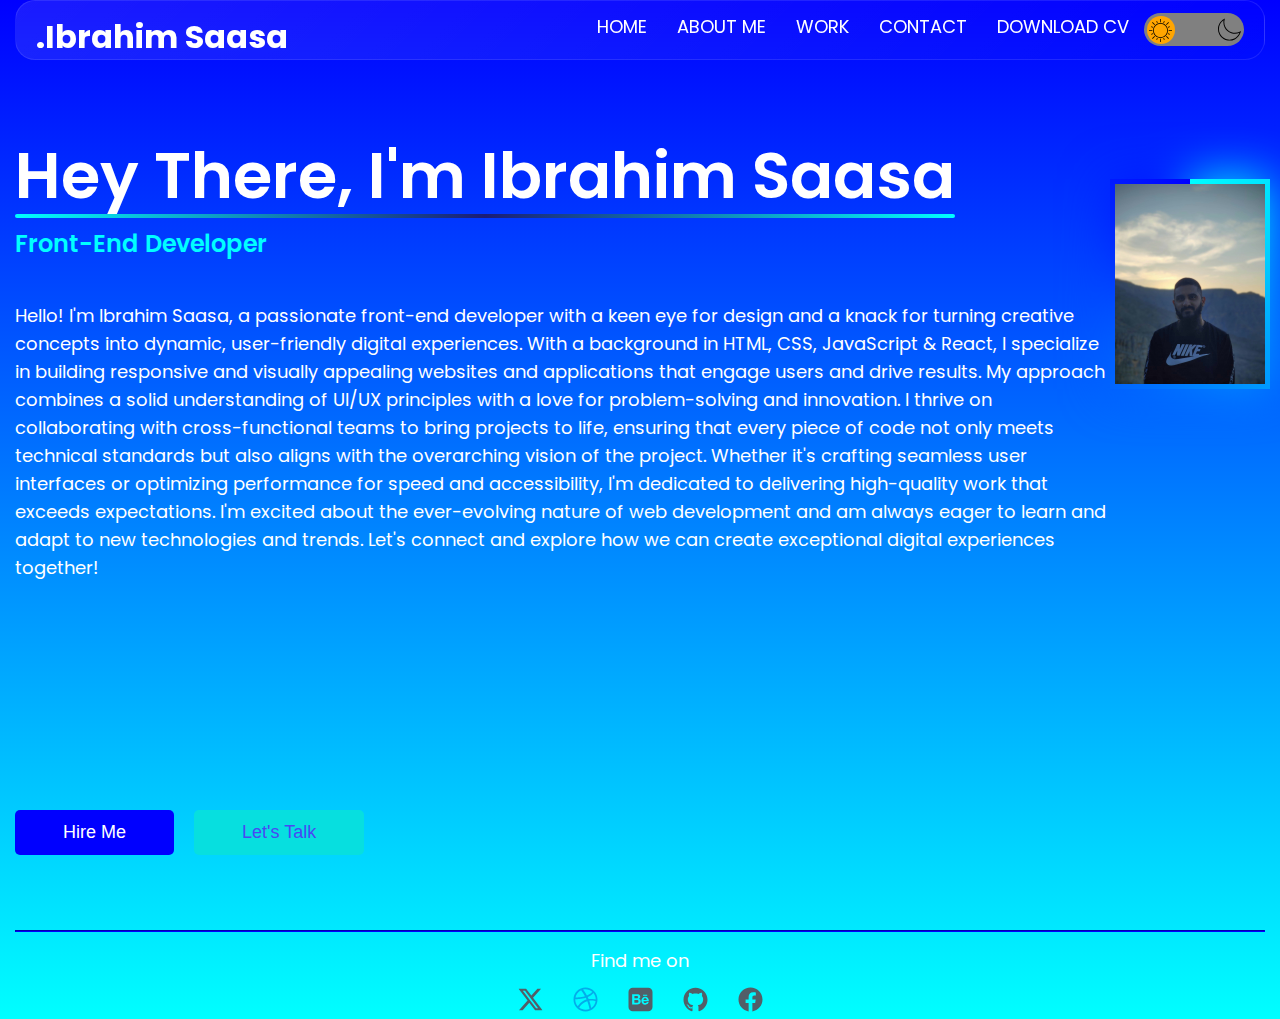
==== index.html @ 036f4f11 "cleaned the folder" ====
<!DOCTYPE html>
<html lang="en">
  <head>
    <meta charset="UTF-8" />
    <meta name="viewport" content="width=device-width, initial-scale=1.0" />
    <meta http-equiv="X-UA-Compatible" content="IE=edge">
    <title>Ibrahim Saasa</title>
    <link rel="stylesheet" type="text/css" href="./css/index.css">
    <link rel="stylesheet" type="text/css" href="./css/shared.css">
    <link rel="preconnect" href="https://fonts.googleapis.com/" />
    <link rel="preconnect" href="https://fonts.gstatic.com/" crossorigin />
    <link
    href="https://fonts.googleapis.com/css2?family=Poppins:ital,wght@0,100;0,200;0,300;0,400;0,500;0,600;0,700;0,800;0,900;1,100;1,200;1,300;1,400;1,500;1,600;1,700;1,800;1,900&display=swap"
    rel="stylesheet"
  />
  <link rel="stylesheet" href="https://cdnjs.cloudflare.com/ajax/libs/font-awesome/6.6.0/css/all.min.css" integrity="sha512-Kc323vGBEqzTmouAECnVceyQqyqdsSiqLQISBL29aUW4U/M7pSPA/gEUZQqv1cwx4OnYxTxve5UMg5GT6L4JJg==" crossorigin="anonymous" referrerpolicy="no-referrer" />

  </head>

  <body> 
        <div class="page-container">
          <header>
            <nav class="navbar">
                <h1 class="head">.Ibrahim Saasa</h1>
                <ul class="nav-bar">
                  <input type="checkbox" id="check">
                  <span class="menu">
                    <li class="nav-item"><a href="./index.html">Home</a></li>
                    <li class="nav-item"><a href="./portfolio/aboutme.html">About Me</a></li>
                    <li class="nav-item"><a href="./portfolio/mywork.html">Work</a></li>
                    <li class="nav-item"><a href="./portfolio/contactme.html">Contact</a></li>
                    <li class="nav-item"><a target="_blank" href="./portfolio/Resume.pdf">Download CV</a></li>
                    <input type="checkbox" id="mod-theme" />
                    <label for="mod-theme" class="mod-theme">
                      <img src="./images/sun.svg" id="sun" />
                      <img src="./images/moon.svg" id="moon" />
                    </label>
                    <label for="check" class="close-menu"><i class="fas fa-times"></i></label>
                  </span>
                  <label for="check" class="open-menu"><i class="fas fa-bars"></i></label>
                </ul>
            </nav>
          </header>
            <div class="main">
              <div class="img">
                <img src="./images/IMS.jpeg" class="me">
              </div>
              <div class="text-main">
                <h1 class="intro"> Hey There, I'm Ibrahim Saasa</h1>
                <h3>Front-End Developer</h3>
                <p class="text1">
                  Hello! I'm Ibrahim Saasa, a passionate front-end developer with a keen eye for design and a knack for turning creative concepts into dynamic, user-friendly digital experiences. With a background in HTML, CSS, JavaScript & React, I specialize in building responsive and visually appealing websites and applications that engage users and drive results.
                  My approach combines a solid understanding of UI/UX principles with a love for problem-solving and innovation. I thrive on collaborating with cross-functional teams to bring projects to life, ensuring that every piece of code not only meets technical standards but also aligns with the overarching vision of the project.
                  Whether it's crafting seamless user interfaces or optimizing performance for speed and accessibility, I'm dedicated to delivering high-quality work that exceeds expectations. I'm excited about the ever-evolving nature of web development and am always eager to learn and adapt to new technologies and trends.
                  Let's connect and explore how we can create exceptional digital experiences together!
                </p>
              </div>
            </div>    
              
              <div class="btn-container">
                <button class="btn light-btn">Hire Me</button>
                <button class="btn dark-btn">Let's Talk</button>
              </div>
            
            <hr>
            <footer>
              <p class="footer">Find me on</p>
              <ul>
                <li><a href="https://x.com/SaasaIbrahim"><img src="./images/twitter.svg" width="25px" height="25px"></a></li> 
                <li><a href="index.html"><img src="./images/Group (1).svg" width="25px" height="25px"></a></li>
                <li><a href="https://www.instagram.com/i_m_saasa/"><img src="./images/Group (2).svg" width="25px" height="25px"></a></li>
                <li><a href="https://github.com/Ausar-Vile"><img src="./images/Group (3).svg" width="25px" height="25px"></a></li>
                <li><a href="https://www.facebook.com/IbrahimSaasa/"><img src="./images/Group.svg" width="25px" height="25px"></a></li>
              </ul>
          </footer>
        </div>
        <script src="./js/index.js"></script>
  </body>
</html>
---- css/index.css ----
* {
    box-sizing: border-box;
    padding: 0;
    margin: 0;
}
.intro{
    font-size: 64px;
    font-style: normal;
    font-weight: 600;
    line-height: 84px;
    position: relative;
    width: max-content;
    margin-top: -50px;
}
:root{
  --my-gradient: linear-gradient(
    to bottom,
    blue,
    aqua
  );
}
.intro::after{
  content: "";
  background: linear-gradient(to right, aqua,rgb(28, 28, 117), aqua );
  height: 4px;
  width: 100%;
  position: absolute;
  bottom: 0;
  left: 0;
  transition: 100ms;
  border-radius: 10px;
}
.intro:hover::after{
  width: 37%;
}
body {
    font-family: "Poppins", sans-serif;
    color: white;
    background: var(--my-gradient);
  }
  #mod-theme{
    display: none;
  }
  .mod-theme {
    width: 100px;
    height: 33px;
    background-color: grey;
    display: block;
    border-radius: 20px;
    padding: 3px;
    position: relative;
    transition: all 2s linear;
    margin-left: 15px;
  }
  .mod-theme::after {
    content: "";
    width: 28px;
    height: 28px;
    position: absolute;
    background-color: orange;
    border-radius: 20px;
  }
  #mod-theme:checked + label {
    background-color: rgb(48,45,45);
  }
  #mod-theme:checked + label::after {
    left: 70px;
    background-color: rgb(133,124,124);
  }
  .mod-theme img{
    width: 23px;
    z-index: 100;
    top: 6px;
    left: 5px;
    position: absolute;
    cursor: pointer;
  }
  #moon {
    left: 74px;
    top: 5px;
  }
  .img{
    order: 2;
    animation: slide-in 2s;
    animation-timing-function: ease-in;
    position: relative;
    height: 200px;
    width: auto;
    margin-left: 5px;
  }
  @property --angle{
    syntax: "<angle>";
    initial-value: 0deg;
    inherits: false;
  }
.img::after, .img::before{
    content: "";
    position: absolute;
    height: 100%;
    width: 100%;
    background-image: conic-gradient(from var(--angle),aqua, blue);
    top: 50%;
    left: 50%;
    translate: -50% -50%;
    z-index: -1;
    padding: 5px;
    animation: 5s spin linear infinite;
  }
  .img::before{
    filter: blur(1.5rem);
    opacity: 1;

  }
  @keyframes spin{
    from{
      --angle:0deg;
    }
    to{
      --angle:360deg;
    }
  }
  @keyframes slide-in {
    from{
      transform: translateY(-100%);
    }
    to{
      transform: translateY(0%);
    }
  }

  .me{
    height: 200px;
    width: auto;
  }
  

  .text-main{
    order: 1;
    align-self: stretch;
    font-size: 64px;
    font-style: normal;
    font-weight: 600;
    line-height: 84px;
  }

  .page-container {
    padding: 0px 15px;
    height: 100%;
  }

  ul {
    display: flex;
    gap: 30px;
    font-size: 18px;
    list-style: none;
  }
  a {
    text-decoration: none;
    z-index: 99;
    color: var(--main-font-color);
  }
  .main {
    margin-top: 60px;
    height: 75vh;
    display: flex;
    padding-top: 64px;
  }

  .btn-container {
    display: flex;
    gap: 20px;
    margin-top: 15px;

  }
  .btn {
    font-size: 18px;
    padding: 12px 48px;
    border-radius: 5px;
    border: none;
  }
  .light-btn {
    background-color: blue;
    color: var(--main-font-color);
    transition: all 2s;
    cursor: pointer;
  }
  .light-btn:hover {
    background-color: rgb(19, 214, 214);
    color: var(--second-color);
    border: 1px solid var(--second-color);
  }
  
  .dark-btn {
    background-color: rgb(7, 223, 223);
    color: rgb(72, 72, 243);
    border: 1px solid var(--second-color);
    transition: all 2s;
    cursor: pointer;
  }
  .dark-btn:hover {
    background-color: var(--second-color);
    color: var(--main-color);
  }

h3 {
    color: aqua;
    align-self: stretch;
    font-size: 24px;
    font-style: normal;
    font-weight: 600;
    line-height: 52px;
    padding-bottom: 32px;

}
.text1 {
  font-size: 18px;
  font-style: normal;
  font-weight: 400;
  line-height: 28px; 
}

@media only screen and (max-width: 768px) {
  body{
    /* height: 100vh; */
    background-repeat: no-repeat;
  }
  .intro {
    width: 300px;
    margin-top: 5px;
  }
  .main {
    flex-direction: column;
    display: inline;
}
  .img {
    order: 1;
    width: 150px;
    margin-top: 10px;
  }
  .text-main {
    order: 2;
  }
  .btn-container {
    order: 3;
  }
  footer{
    order: 4;
  }
  .page-container {
    padding: 0 3%;
  }
}

hr {
  border-color : blue;
  margin-top: 75px;
  margin-bottom: 15px;
}
---- css/shared.css ----
.navbar {
  position: relative;
  top: 0;
  justify-content: space-between;
  align-items: right;
  list-style: none;
  width: 100%;
  height: 60px;
  border: 2px solid rgba(72, 0, 255, 0.014) ;
  z-index: 1;
  display: flex;
  padding: 12px 20px;
  background: linear-gradient(135deg, rgba(255,255,255,0.1), rgba(255,255,255,0));
  backdrop-filter: blur(10px);
  -webkit-backdrop-filter: blur(10px);
  border-radius: 20px;
  border: 1px solid rgba(255,255,255,0.1);
}
.menu {
  display: flex;
}
.menu li {
  padding-left: 30px;
}
.menu li a {
  display: inline-block;
  text-decoration: none;
  color:white ;
  text-align: center;
  /* transition: 0.15s ease-in-out; */
  position: relative;
  text-transform: uppercase;
}
.open-menu , .close-menu {
  position: absolute;
  color: white;
  cursor: pointer;
  font-size: 1.5rem;
  display: none;  
}
.open-menu {
  top: 20px;
  right: 20px;
}
.close-menu {
  top: 20px;
  right: 20px;
}
#check {
  display: none;

}
 nav a:hover {
  transform: scale(1) ease-in-out 5s;
  border-bottom: 2px solid lightpink;
 }
 nav a{
  position: relative;
  width: max-content;
}

.bar {
display: block;
width: 25px;
height: 3px;
margin: 5px auto;
-webkit-transition: all 0.3s ease-in-out;
transition: all 0.3s ease-in-out;
background-color: #101010;
}

/* :root {
  --main-color: #071e2e;
  --main-font-color: white;
  --padding: 20px;
  --normal-text-size: 16px;
  --second-color: #03afed;
  --active-color: rgb(192, 246, 255);
} */

ul {
  display: flex;
  gap: 30px;
  font-size: 18px;
  list-style: none;
}
a {
  text-decoration: none;
  z-index: 99;
  color: var(--main-font-color);
}
.footer{
  font-family: "poppins";
  font-size: 18px;
  font-style: normal;
  font-weight: 400;
  line-height: 28px;
  justify-content: center;
  align-items: center;
  
}

footer {
display: flex;
flex-direction: column;
align-items: center;
gap: 12px;
width: 100%;
justify-content: center;
}

@media only screen and (max-width: 768px) {
.menu {
  flex-direction: column;
  align-items: center;
  justify-content: center;
  width: 50%;
  height: 100vh;
  position: fixed;
  top: 0;
  right: -100%;
  z-index: 100;
  background: linear-gradient(135deg, rgba(255,255,255,0.5), rgba(255,255,255, 0.5));
  backdrop-filter: blur(10px);
  -webkit-backdrop-filter: blur(10px);
  border-radius: 20px;
  border: 1px solid rgba(255,255,255,0.1);
  transition: all 0.2s ease-in-out;
}
.menu li {
margin-top: 40px;
}
.menu li a {
padding: 10px;
}
.open-menu , .close-menu {
display: flex;
margin-bottom: 15px;
}
#check:checked ~ .menu {
right: 0;
}
#check:checked ~ .open-menu{
  display: none;
}
.mod-theme {
  margin-top: 40px;
}
}
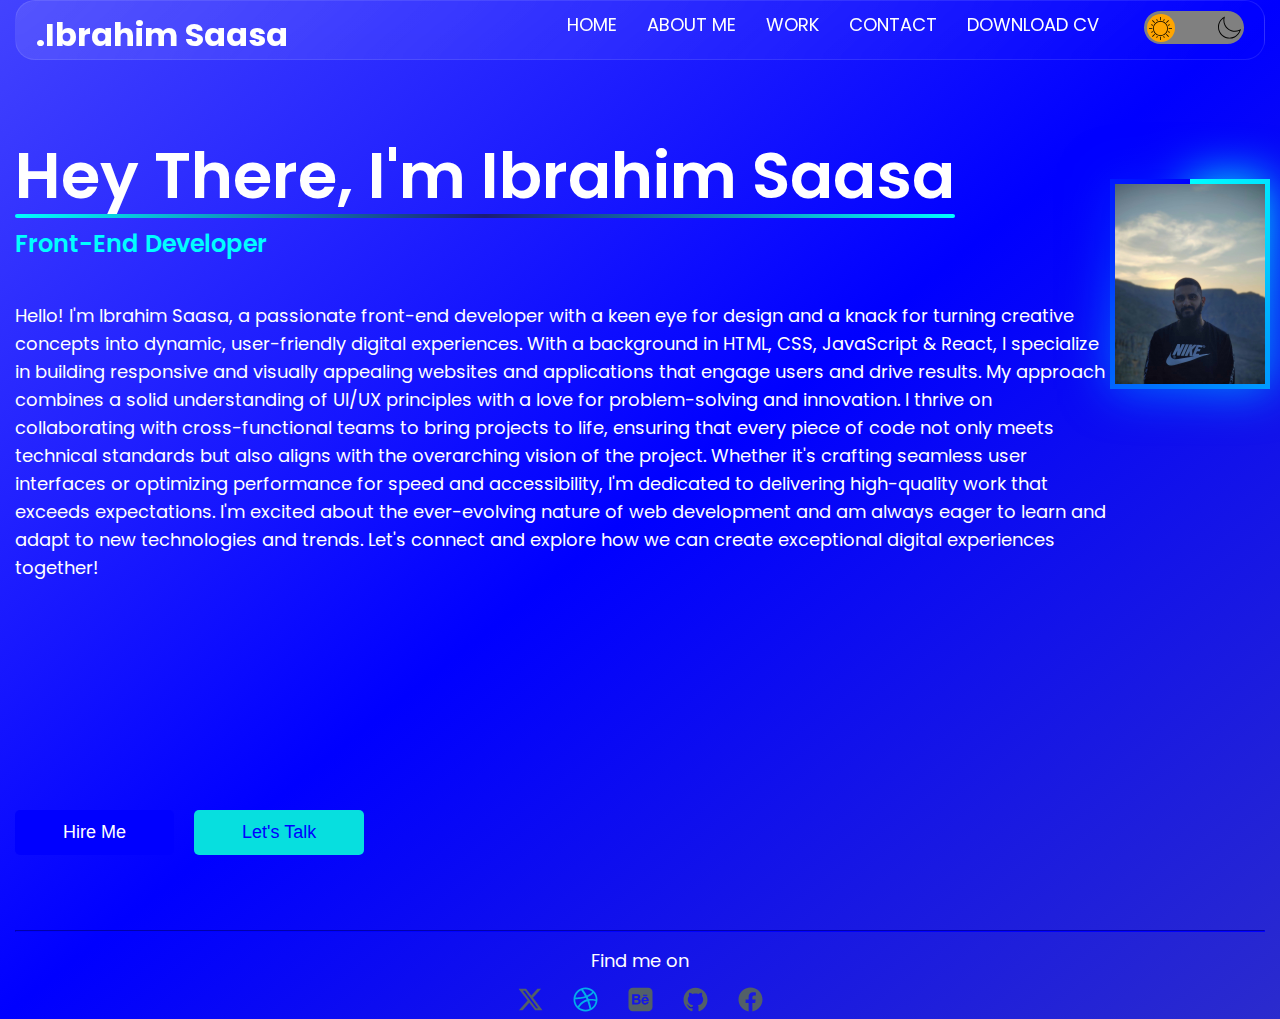
==== commit 4aedc789: "fixed index image" ====
--- a/index.html
+++ b/index.html
@@ -13,18 +13,17 @@
     href="https://fonts.googleapis.com/css2?family=Poppins:ital,wght@0,100;0,200;0,300;0,400;0,500;0,600;0,700;0,800;0,900;1,100;1,200;1,300;1,400;1,500;1,600;1,700;1,800;1,900&display=swap"
     rel="stylesheet"
   />
-  <link rel="stylesheet" href="https://cdnjs.cloudflare.com/ajax/libs/font-awesome/6.6.0/css/all.min.css" integrity="sha512-Kc323vGBEqzTmouAECnVceyQqyqdsSiqLQISBL29aUW4U/M7pSPA/gEUZQqv1cwx4OnYxTxve5UMg5GT6L4JJg==" crossorigin="anonymous" referrerpolicy="no-referrer" />
-
   </head>
 
   <body> 
         <div class="page-container">
-          <header>
+          <div class="nav">
             <nav class="navbar">
                 <h1 class="head">.Ibrahim Saasa</h1>
+                <div id="burger" >
+                  <img src="..//images/burger.svg"  class="burger"/>
+                </div>
                 <ul class="nav-bar">
-                  <input type="checkbox" id="check">
-                  <span class="menu">
                     <li class="nav-item"><a href="./index.html">Home</a></li>
                     <li class="nav-item"><a href="./portfolio/aboutme.html">About Me</a></li>
                     <li class="nav-item"><a href="./portfolio/mywork.html">Work</a></li>
@@ -34,13 +33,13 @@
                     <label for="mod-theme" class="mod-theme">
                       <img src="./images/sun.svg" id="sun" />
                       <img src="./images/moon.svg" id="moon" />
-                    </label>
-                    <label for="check" class="close-menu"><i class="fas fa-times"></i></label>
-                  </span>
-                  <label for="check" class="open-menu"><i class="fas fa-bars"></i></label>
                 </ul>
+                
+                <div id="close-svg">
+                  <img src="..//images/close.svg" />
+                </div>
             </nav>
-          </header>
+          </div>
             <div class="main">
               <div class="img">
                 <img src="./images/IMS.jpeg" class="me">
@@ -61,7 +60,7 @@
                 <button class="btn light-btn">Hire Me</button>
                 <button class="btn dark-btn">Let's Talk</button>
               </div>
-            
+
             <hr>
             <footer>
               <p class="footer">Find me on</p>
@@ -74,6 +73,6 @@
               </ul>
           </footer>
         </div>
-        <script src="./js/index.js"></script>
+        <script type="text/javascript" src="./js/index.js"></script>
   </body>
 </html>
--- a/css/index.css
+++ b/css/index.css
@@ -14,9 +14,10 @@
 }
 :root{
   --my-gradient: linear-gradient(
-    to bottom,
+    to bottom right,
+    rgb(67, 67, 254),
     blue,
-    aqua
+    rgb(43, 43, 205)
   );
 }
 .intro::after{
@@ -37,47 +38,6 @@
     font-family: "Poppins", sans-serif;
     color: white;
     background: var(--my-gradient);
-  }
-  #mod-theme{
-    display: none;
-  }
-  .mod-theme {
-    width: 100px;
-    height: 33px;
-    background-color: grey;
-    display: block;
-    border-radius: 20px;
-    padding: 3px;
-    position: relative;
-    transition: all 2s linear;
-    margin-left: 15px;
-  }
-  .mod-theme::after {
-    content: "";
-    width: 28px;
-    height: 28px;
-    position: absolute;
-    background-color: orange;
-    border-radius: 20px;
-  }
-  #mod-theme:checked + label {
-    background-color: rgb(48,45,45);
-  }
-  #mod-theme:checked + label::after {
-    left: 70px;
-    background-color: rgb(133,124,124);
-  }
-  .mod-theme img{
-    width: 23px;
-    z-index: 100;
-    top: 6px;
-    left: 5px;
-    position: absolute;
-    cursor: pointer;
-  }
-  #moon {
-    left: 74px;
-    top: 5px;
   }
   .img{
     order: 2;
@@ -181,24 +141,24 @@
   .light-btn {
     background-color: blue;
     color: var(--main-font-color);
-    transition: all 2s;
+    transition: all 1ms;
     cursor: pointer;
   }
   .light-btn:hover {
     background-color: rgb(19, 214, 214);
-    color: var(--second-color);
+    color: blue;
     border: 1px solid var(--second-color);
   }
   
   .dark-btn {
     background-color: rgb(7, 223, 223);
-    color: rgb(72, 72, 243);
+    color: blue;
     border: 1px solid var(--second-color);
-    transition: all 2s;
+    transition: all 1ms;
     cursor: pointer;
   }
   .dark-btn:hover {
-    background-color: var(--second-color);
+    background-color: blue;
     color: var(--main-color);
   }
 
--- a/css/shared.css
+++ b/css/shared.css
@@ -9,46 +9,46 @@
   border: 2px solid rgba(72, 0, 255, 0.014) ;
   z-index: 1;
   display: flex;
-  padding: 12px 20px;
+  padding: 10px 20px;
   background: linear-gradient(135deg, rgba(255,255,255,0.1), rgba(255,255,255,0));
   backdrop-filter: blur(10px);
   -webkit-backdrop-filter: blur(10px);
   border-radius: 20px;
   border: 1px solid rgba(255,255,255,0.1);
 }
-.menu {
+.darkmode {
+  --my-gradient: black;
+}
+.nav-bar {
   display: flex;
 }
-.menu li {
+/* .nav-bar li {
   padding-left: 30px;
-}
-.menu li a {
+} */
+.nav-bar li a {
   display: inline-block;
   text-decoration: none;
   color:white ;
   text-align: center;
-  /* transition: 0.15s ease-in-out; */
   position: relative;
   text-transform: uppercase;
 }
-.open-menu , .close-menu {
-  position: absolute;
-  color: white;
+.burger{
+  width: 30px;
+  display: none;
   cursor: pointer;
-  font-size: 1.5rem;
-  display: none;  
 }
-.open-menu {
-  top: 20px;
-  right: 20px;
+#close-svg {
+  height: 100%;
+  width: 100%;
+  display: none;
+  cursor: pointer;
 }
-.close-menu {
-  top: 20px;
-  right: 20px;
-}
-#check {
-  display: none;
 
+#close-svg img {
+  width: 30px;
+  right: 100%;
+  height: 100%;
 }
  nav a:hover {
   transform: scale(1) ease-in-out 5s;
@@ -68,15 +68,6 @@
 transition: all 0.3s ease-in-out;
 background-color: #101010;
 }
-
-/* :root {
-  --main-color: #071e2e;
-  --main-font-color: white;
-  --padding: 20px;
-  --normal-text-size: 16px;
-  --second-color: #03afed;
-  --active-color: rgb(192, 246, 255);
-} */
 
 ul {
   display: flex;
@@ -108,40 +99,78 @@
 width: 100%;
 justify-content: center;
 }
+#mod-theme{
+  display: none;
+}
+.mod-theme {
+  width: 100px;
+  height: 33px;
+  background-color: grey;
+  display: block;
+  border-radius: 20px;
+  padding: 3px;
+  position: relative;
+  transition: all 2s linear;
+  margin-left: 15px;
+}
+.mod-theme::after {
+  content: "";
+  width: 28px;
+  height: 28px;
+  position: absolute;
+  background-color: orange;
+  border-radius: 20px;
+}
+#mod-theme:checked + label {
+  background-color: rgb(48,45,45);
+}
+#mod-theme:checked + label::after {
+  left: 70px;
+  background-color: rgb(133,124,124);
+}
+.mod-theme img{
+  width: 23px;
+  z-index: 100;
+  top: 6px;
+  left: 5px;
+  position: absolute;
+  cursor: pointer;
+}
+#moon {
+  left: 74px;
+  top: 5px;
+}
+@media only screen and (max-width: 768px) {
+  .burger {
+    display: block;
+  }
+.nav-bar {
+  display: none;
+  position: relative;
+  width: 100%;
+  justify-content: center;
+  align-items: center; 
+  gap: 25px;
+}
 
-@media only screen and (max-width: 768px) {
-.menu {
+.navbar {
+  height: 100%;
+  width: 100%;
+  padding: 10px 0;
+  display: flex;
+  /* gap: 20%; */
+}
+
+.nav-bar.open {
+  display: flex;
   flex-direction: column;
-  align-items: center;
-  justify-content: center;
-  width: 50%;
-  height: 100vh;
-  position: fixed;
-  top: 0;
-  right: -100%;
-  z-index: 100;
-  background: linear-gradient(135deg, rgba(255,255,255,0.5), rgba(255,255,255, 0.5));
-  backdrop-filter: blur(10px);
-  -webkit-backdrop-filter: blur(10px);
-  border-radius: 20px;
-  border: 1px solid rgba(255,255,255,0.1);
-  transition: all 0.2s ease-in-out;
+ 
+} 
+.nav-bar li {
+margin-top: 20px;
 }
-.menu li {
-margin-top: 40px;
-}
-.menu li a {
-padding: 10px;
-}
-.open-menu , .close-menu {
-display: flex;
-margin-bottom: 15px;
-}
-#check:checked ~ .menu {
-right: 0;
-}
-#check:checked ~ .open-menu{
-  display: none;
+.nav-item a{
+  color: black;
 }
 .mod-theme {
   margin-top: 40px;
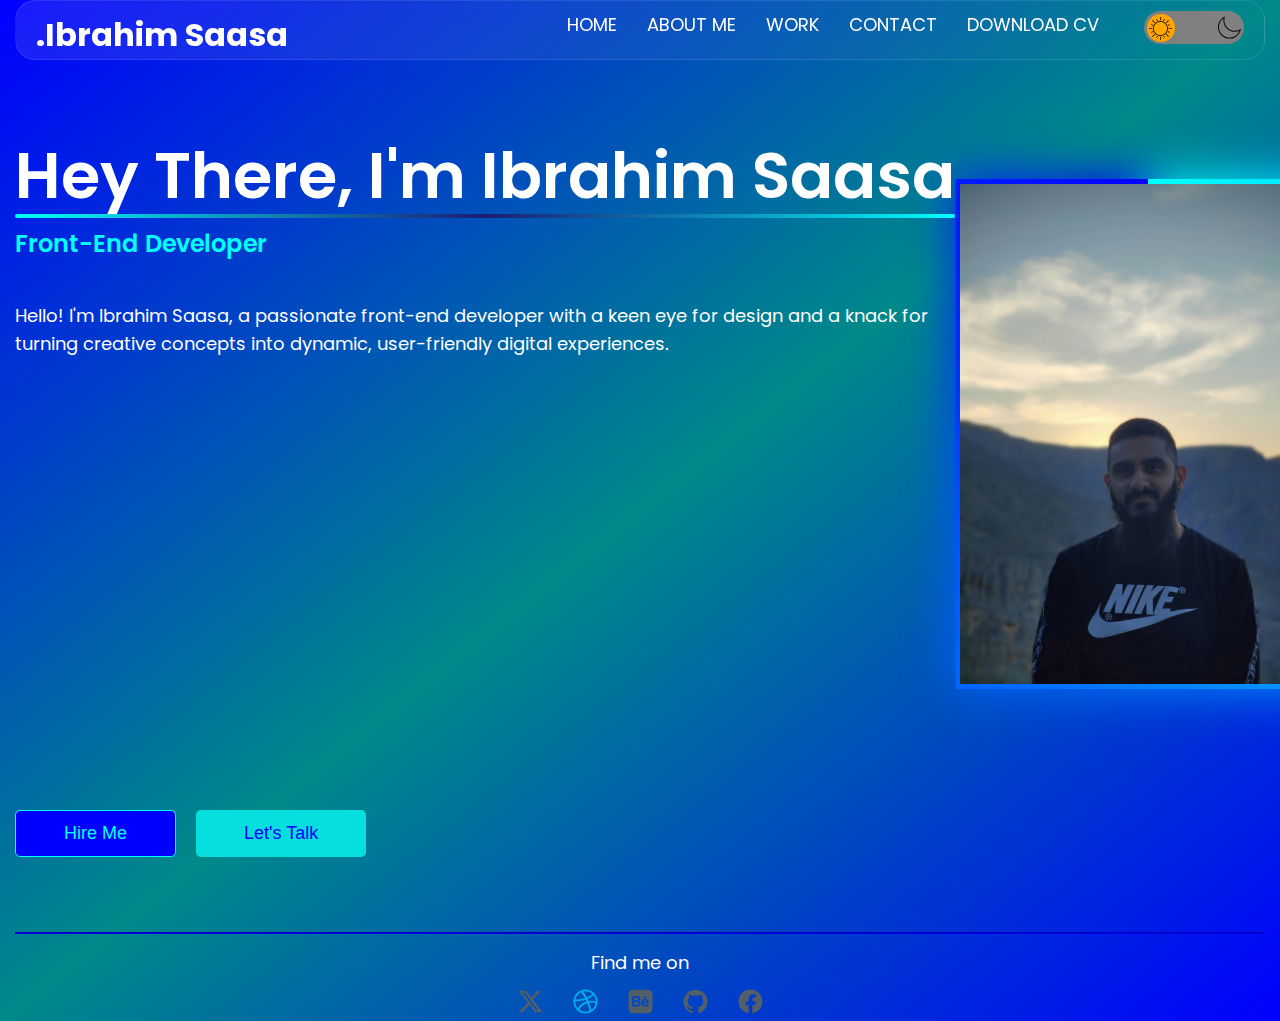
==== commit b34a405c: "index page edit" ====
--- a/index.html
+++ b/index.html
@@ -21,7 +21,7 @@
             <nav class="navbar">
                 <h1 class="head">.Ibrahim Saasa</h1>
                 <div id="burger" >
-                  <img src="..//images/burger.svg"  class="burger"/>
+                  <img src="./images/burger.svg"  class="burger"/>
                 </div>
                 <ul class="nav-bar">
                     <li class="nav-item"><a href="./index.html">Home</a></li>
@@ -36,7 +36,7 @@
                 </ul>
                 
                 <div id="close-svg">
-                  <img src="..//images/close.svg" />
+                  <img src="./images/close.svg" />
                 </div>
             </nav>
           </div>
@@ -48,10 +48,11 @@
                 <h1 class="intro"> Hey There, I'm Ibrahim Saasa</h1>
                 <h3>Front-End Developer</h3>
                 <p class="text1">
-                  Hello! I'm Ibrahim Saasa, a passionate front-end developer with a keen eye for design and a knack for turning creative concepts into dynamic, user-friendly digital experiences. With a background in HTML, CSS, JavaScript & React, I specialize in building responsive and visually appealing websites and applications that engage users and drive results.
+                  Hello! I'm Ibrahim Saasa, a passionate front-end developer with a keen eye for design and a knack for turning creative concepts into dynamic, user-friendly digital experiences.
+                  <!-- Hello! I'm Ibrahim Saasa, a passionate front-end developer with a keen eye for design and a knack for turning creative concepts into dynamic, user-friendly digital experiences. With a background in HTML, CSS, JavaScript & React, I specialize in building responsive and visually appealing websites and applications that engage users and drive results.
                   My approach combines a solid understanding of UI/UX principles with a love for problem-solving and innovation. I thrive on collaborating with cross-functional teams to bring projects to life, ensuring that every piece of code not only meets technical standards but also aligns with the overarching vision of the project.
                   Whether it's crafting seamless user interfaces or optimizing performance for speed and accessibility, I'm dedicated to delivering high-quality work that exceeds expectations. I'm excited about the ever-evolving nature of web development and am always eager to learn and adapt to new technologies and trends.
-                  Let's connect and explore how we can create exceptional digital experiences together!
+                  Let's connect and explore how we can create exceptional digital experiences together! -->
                 </p>
               </div>
             </div>    
--- a/css/index.css
+++ b/css/index.css
@@ -15,9 +15,9 @@
 :root{
   --my-gradient: linear-gradient(
     to bottom right,
-    rgb(67, 67, 254),
     blue,
-    rgb(43, 43, 205)
+    /* rgb(67, 67, 254), */rgb(0, 137, 137),
+    blue
   );
 }
 .intro::after{
@@ -44,7 +44,7 @@
     animation: slide-in 2s;
     animation-timing-function: ease-in;
     position: relative;
-    height: 200px;
+    height: 500px;
     width: auto;
     margin-left: 5px;
   }
@@ -89,8 +89,9 @@
   }
 
   .me{
-    height: 200px;
+    height: 500px;
     width: auto;
+    margin-bottom: 70px;
   }
   
 
@@ -140,8 +141,9 @@
   }
   .light-btn {
     background-color: blue;
-    color: var(--main-font-color);
+    color: aqua;
     transition: all 1ms;
+    border: 1px solid aqua;
     cursor: pointer;
   }
   .light-btn:hover {
@@ -159,6 +161,7 @@
   }
   .dark-btn:hover {
     background-color: blue;
+    border: 1px solid aqua;
     color: var(--main-color);
   }
 
@@ -176,7 +179,7 @@
   font-size: 18px;
   font-style: normal;
   font-weight: 400;
-  line-height: 28px; 
+  line-height: 28px;
 }
 
 @media only screen and (max-width: 768px) {
@@ -185,6 +188,8 @@
     background-repeat: no-repeat;
   }
   .intro {
+    font-size: 40px;
+    line-height: 50px;
     width: 300px;
     margin-top: 5px;
   }
@@ -192,9 +197,16 @@
     flex-direction: column;
     display: inline;
 }
+.me{
+  height: 200px;
+  width: auto;
+}
+
   .img {
     order: 1;
+    height: 200px;
     width: 150px;
+    /* width: 150px; */
     margin-top: 10px;
   }
   .text-main {
@@ -208,6 +220,10 @@
   }
   .page-container {
     padding: 0 3%;
+  }
+  .dark-btn , .light-btn{
+    height: 60px;
+    width: 150px;
   }
 }
 
--- a/css/shared.css
+++ b/css/shared.css
@@ -99,6 +99,10 @@
 width: 100%;
 justify-content: center;
 }
+footer img:hover{
+  transform: scale(150%);
+  border-bottom: 1px solid black;
+}
 #mod-theme{
   display: none;
 }
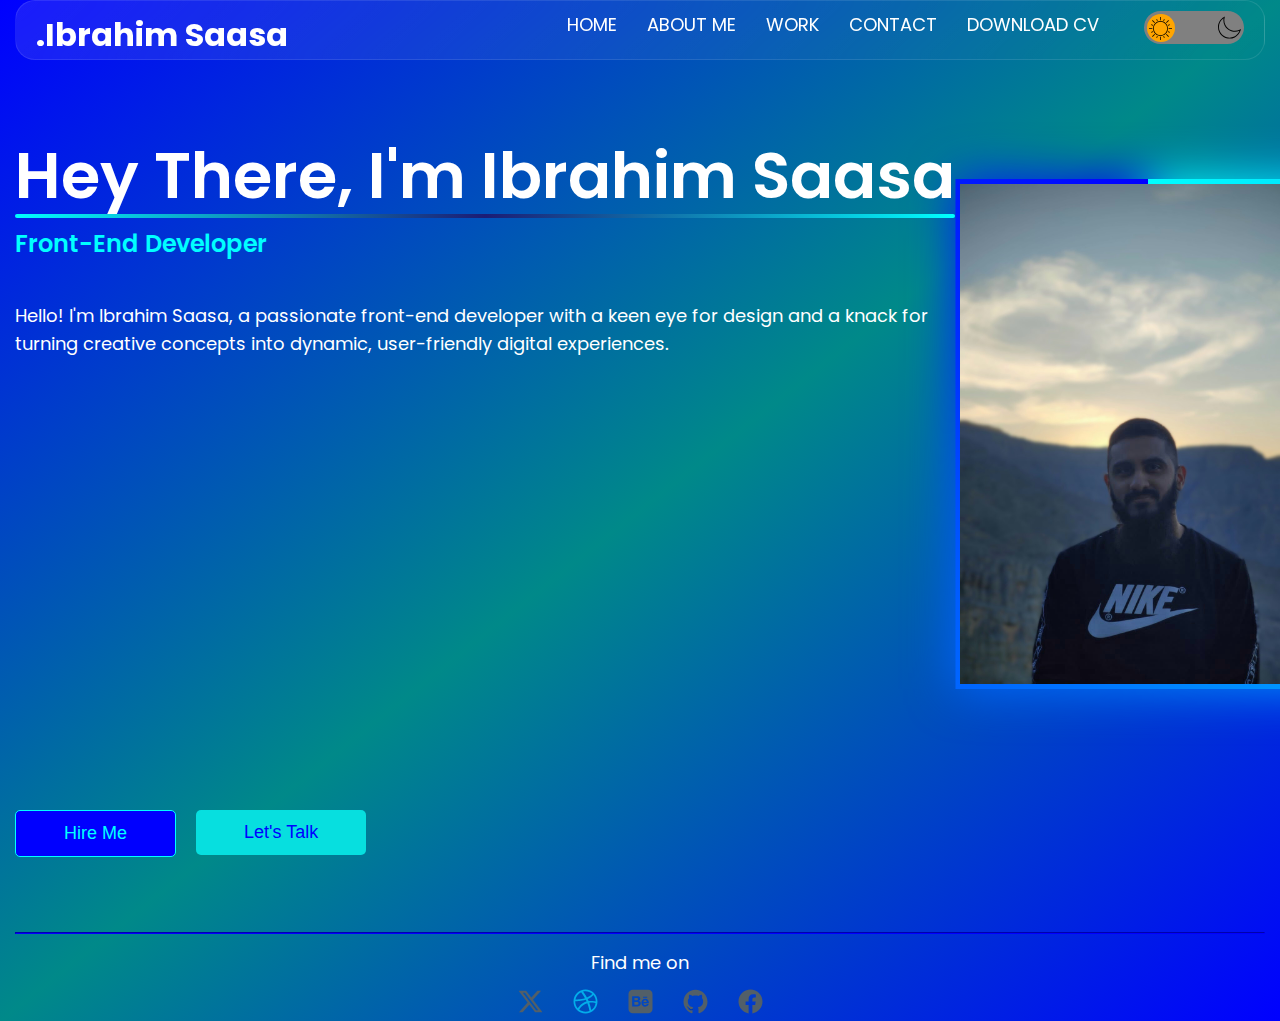
==== commit b266c732: "added path to buttons" ====
--- a/index.html
+++ b/index.html
@@ -58,19 +58,19 @@
             </div>    
               
               <div class="btn-container">
-                <button class="btn light-btn">Hire Me</button>
-                <button class="btn dark-btn">Let's Talk</button>
+               <a href="mailto:ibrahimsaasa@gmail.com"><button class="btn light-btn">Hire Me</button></a> 
+               <a href="https://wa.me/+971554296952" target="_blank"><button class="btn dark-btn">Let's Talk</button></a>
               </div>
 
             <hr>
             <footer>
               <p class="footer">Find me on</p>
               <ul>
-                <li><a href="https://x.com/SaasaIbrahim"><img src="./images/twitter.svg" width="25px" height="25px"></a></li> 
+                <li><a href="https://x.com/SaasaIbrahim" target="_blank"><img src="./images/twitter.svg" width="25px" height="25px"></a></li> 
                 <li><a href="index.html"><img src="./images/Group (1).svg" width="25px" height="25px"></a></li>
-                <li><a href="https://www.instagram.com/i_m_saasa/"><img src="./images/Group (2).svg" width="25px" height="25px"></a></li>
-                <li><a href="https://github.com/Ausar-Vile"><img src="./images/Group (3).svg" width="25px" height="25px"></a></li>
-                <li><a href="https://www.facebook.com/IbrahimSaasa/"><img src="./images/Group.svg" width="25px" height="25px"></a></li>
+                <li><a href="https://www.instagram.com/i_m_saasa/" target="_blank"><img src="./images/Group (2).svg" width="25px" height="25px"></a></li>
+                <li><a href="https://github.com/Ausar-Vile" target="_blank"><img src="./images/Group (3).svg" width="25px" height="25px"></a></li>
+                <li><a href="https://www.facebook.com/IbrahimSaasa/" target="_blank"><img src="./images/Group.svg" width="25px" height="25px"></a></li>
               </ul>
           </footer>
         </div>
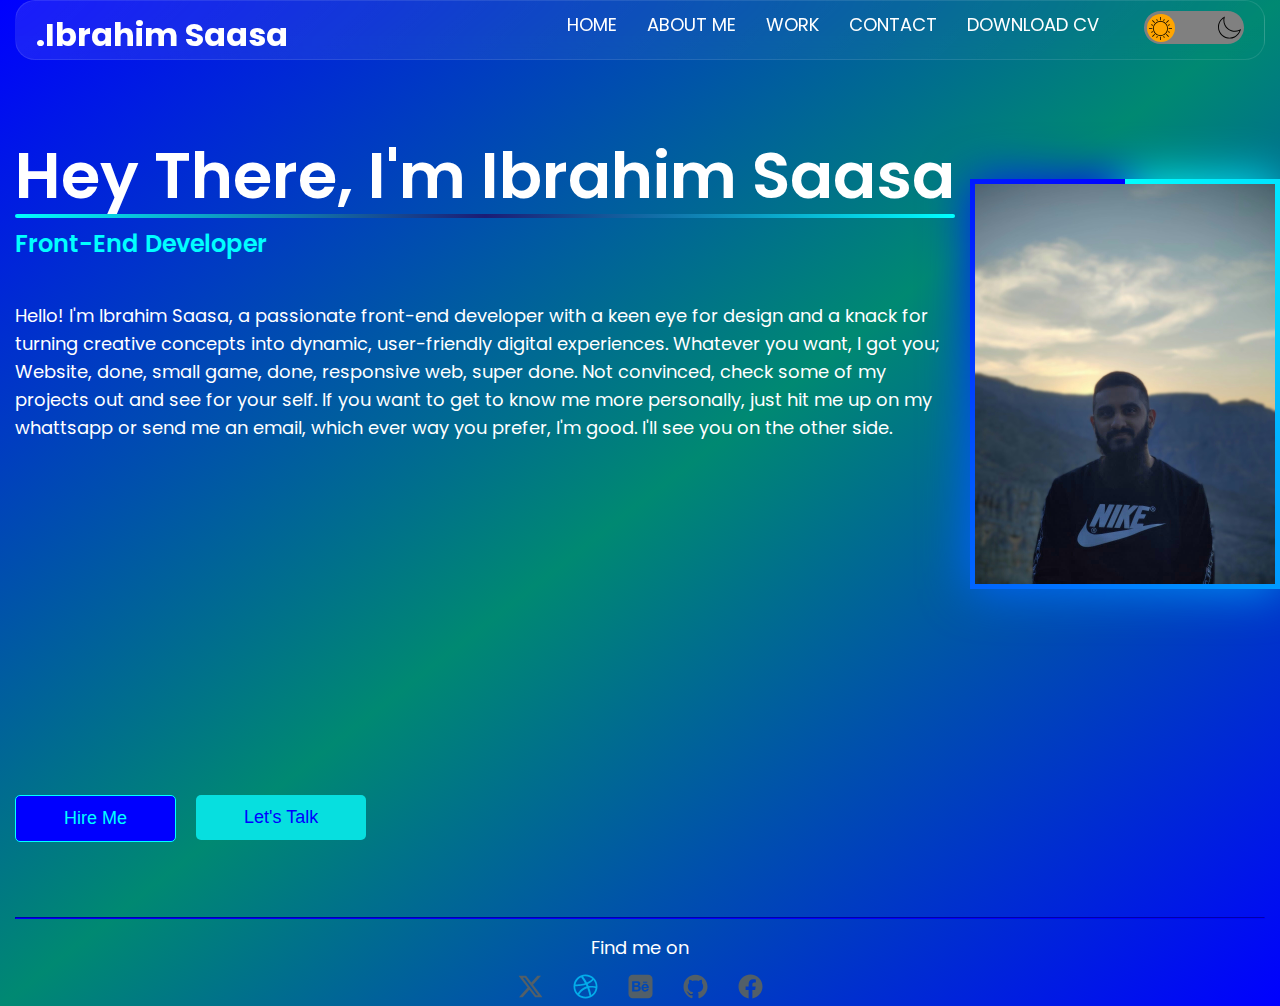
==== commit f58ec91d: "fully functioning webpage" ====
--- a/index.html
+++ b/index.html
@@ -49,6 +49,8 @@
                 <h3>Front-End Developer</h3>
                 <p class="text1">
                   Hello! I'm Ibrahim Saasa, a passionate front-end developer with a keen eye for design and a knack for turning creative concepts into dynamic, user-friendly digital experiences.
+                  Whatever you want, I got you; Website, done, small game, done, responsive web, super done. Not convinced, check some of my projects out and see for your self.
+                  If you want to get to know me more personally, just hit me up on my whattsapp or send me an email, which ever way you prefer, I'm good. I'll see you on the other side.
                   <!-- Hello! I'm Ibrahim Saasa, a passionate front-end developer with a keen eye for design and a knack for turning creative concepts into dynamic, user-friendly digital experiences. With a background in HTML, CSS, JavaScript & React, I specialize in building responsive and visually appealing websites and applications that engage users and drive results.
                   My approach combines a solid understanding of UI/UX principles with a love for problem-solving and innovation. I thrive on collaborating with cross-functional teams to bring projects to life, ensuring that every piece of code not only meets technical standards but also aligns with the overarching vision of the project.
                   Whether it's crafting seamless user interfaces or optimizing performance for speed and accessibility, I'm dedicated to delivering high-quality work that exceeds expectations. I'm excited about the ever-evolving nature of web development and am always eager to learn and adapt to new technologies and trends.
--- a/css/index.css
+++ b/css/index.css
@@ -16,7 +16,7 @@
   --my-gradient: linear-gradient(
     to bottom right,
     blue,
-    /* rgb(67, 67, 254), */rgb(0, 137, 137),
+    /* rgb(67, 67, 254), */rgb(0, 137, 114),
     blue
   );
 }
@@ -44,9 +44,11 @@
     animation: slide-in 2s;
     animation-timing-function: ease-in;
     position: relative;
-    height: 500px;
+    height: 400px;
     width: auto;
-    margin-left: 5px;
+    align-items: center;
+    justify-content: center;
+    margin-left: 20px;
   }
   @property --angle{
     syntax: "<angle>";
@@ -89,7 +91,7 @@
   }
 
   .me{
-    height: 500px;
+    height: 400px;
     width: auto;
     margin-bottom: 70px;
   }
@@ -130,7 +132,7 @@
   .btn-container {
     display: flex;
     gap: 20px;
-    margin-top: 15px;
+    /* margin-top: 15px; */
 
   }
   .btn {
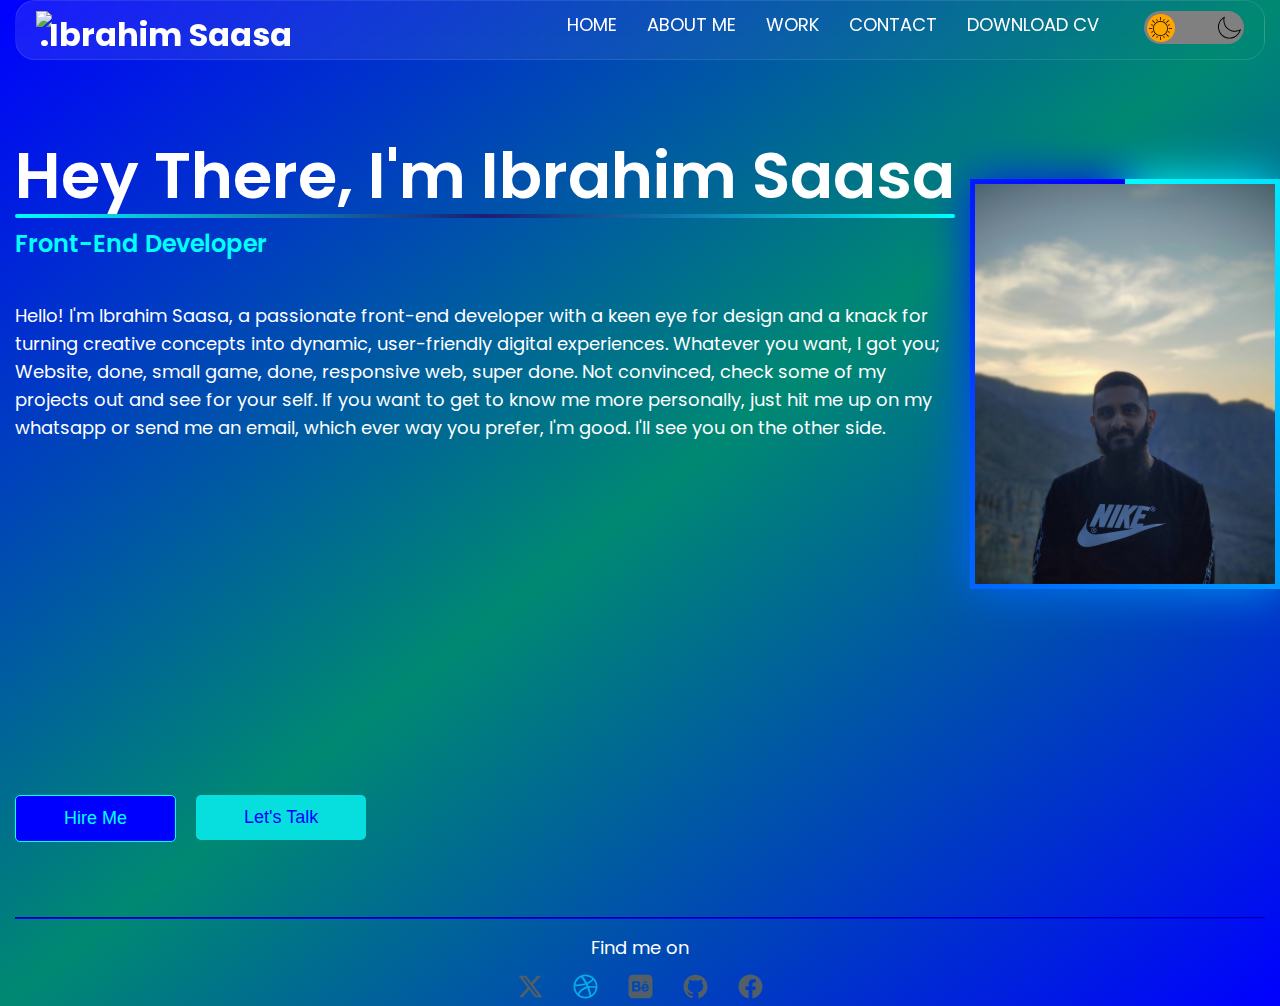
==== commit 8aa6bdc2: "minor change" ====
--- a/index.html
+++ b/index.html
@@ -4,6 +4,7 @@
     <meta charset="UTF-8" />
     <meta name="viewport" content="width=device-width, initial-scale=1.0" />
     <meta http-equiv="X-UA-Compatible" content="IE=edge">
+    <link rel="icon" type="image/png" href="./images/favicon.png">
     <title>Ibrahim Saasa</title>
     <link rel="stylesheet" type="text/css" href="./css/index.css">
     <link rel="stylesheet" type="text/css" href="./css/shared.css">
@@ -19,6 +20,7 @@
         <div class="page-container">
           <div class="nav">
             <nav class="navbar">
+                <img src="./images/favicon.png" class="logo">
                 <h1 class="head">.Ibrahim Saasa</h1>
                 <div id="burger" >
                   <img src="./images/burger.svg"  class="burger"/>
@@ -50,7 +52,7 @@
                 <p class="text1">
                   Hello! I'm Ibrahim Saasa, a passionate front-end developer with a keen eye for design and a knack for turning creative concepts into dynamic, user-friendly digital experiences.
                   Whatever you want, I got you; Website, done, small game, done, responsive web, super done. Not convinced, check some of my projects out and see for your self.
-                  If you want to get to know me more personally, just hit me up on my whattsapp or send me an email, which ever way you prefer, I'm good. I'll see you on the other side.
+                  If you want to get to know me more personally, just hit me up on my whatsapp or send me an email, which ever way you prefer, I'm good. I'll see you on the other side.
                   <!-- Hello! I'm Ibrahim Saasa, a passionate front-end developer with a keen eye for design and a knack for turning creative concepts into dynamic, user-friendly digital experiences. With a background in HTML, CSS, JavaScript & React, I specialize in building responsive and visually appealing websites and applications that engage users and drive results.
                   My approach combines a solid understanding of UI/UX principles with a love for problem-solving and innovation. I thrive on collaborating with cross-functional teams to bring projects to life, ensuring that every piece of code not only meets technical standards but also aligns with the overarching vision of the project.
                   Whether it's crafting seamless user interfaces or optimizing performance for speed and accessibility, I'm dedicated to delivering high-quality work that exceeds expectations. I'm excited about the ever-evolving nature of web development and am always eager to learn and adapt to new technologies and trends.
--- a/css/shared.css
+++ b/css/shared.css
@@ -1,3 +1,6 @@
+.logo{
+  margin-right: -150px;
+}
 .navbar {
   position: relative;
   top: 0;
@@ -164,7 +167,9 @@
   display: flex;
   /* gap: 20%; */
 }
-
+.nav-bar.open .logo{
+  display: none;
+}
 .nav-bar.open {
   display: flex;
   flex-direction: column;
@@ -179,4 +184,9 @@
 .mod-theme {
   margin-top: 40px;
 }
+.logo{
+  width: auto;
+  height: 30px;
+  margin-right: 5px;
+}
 }